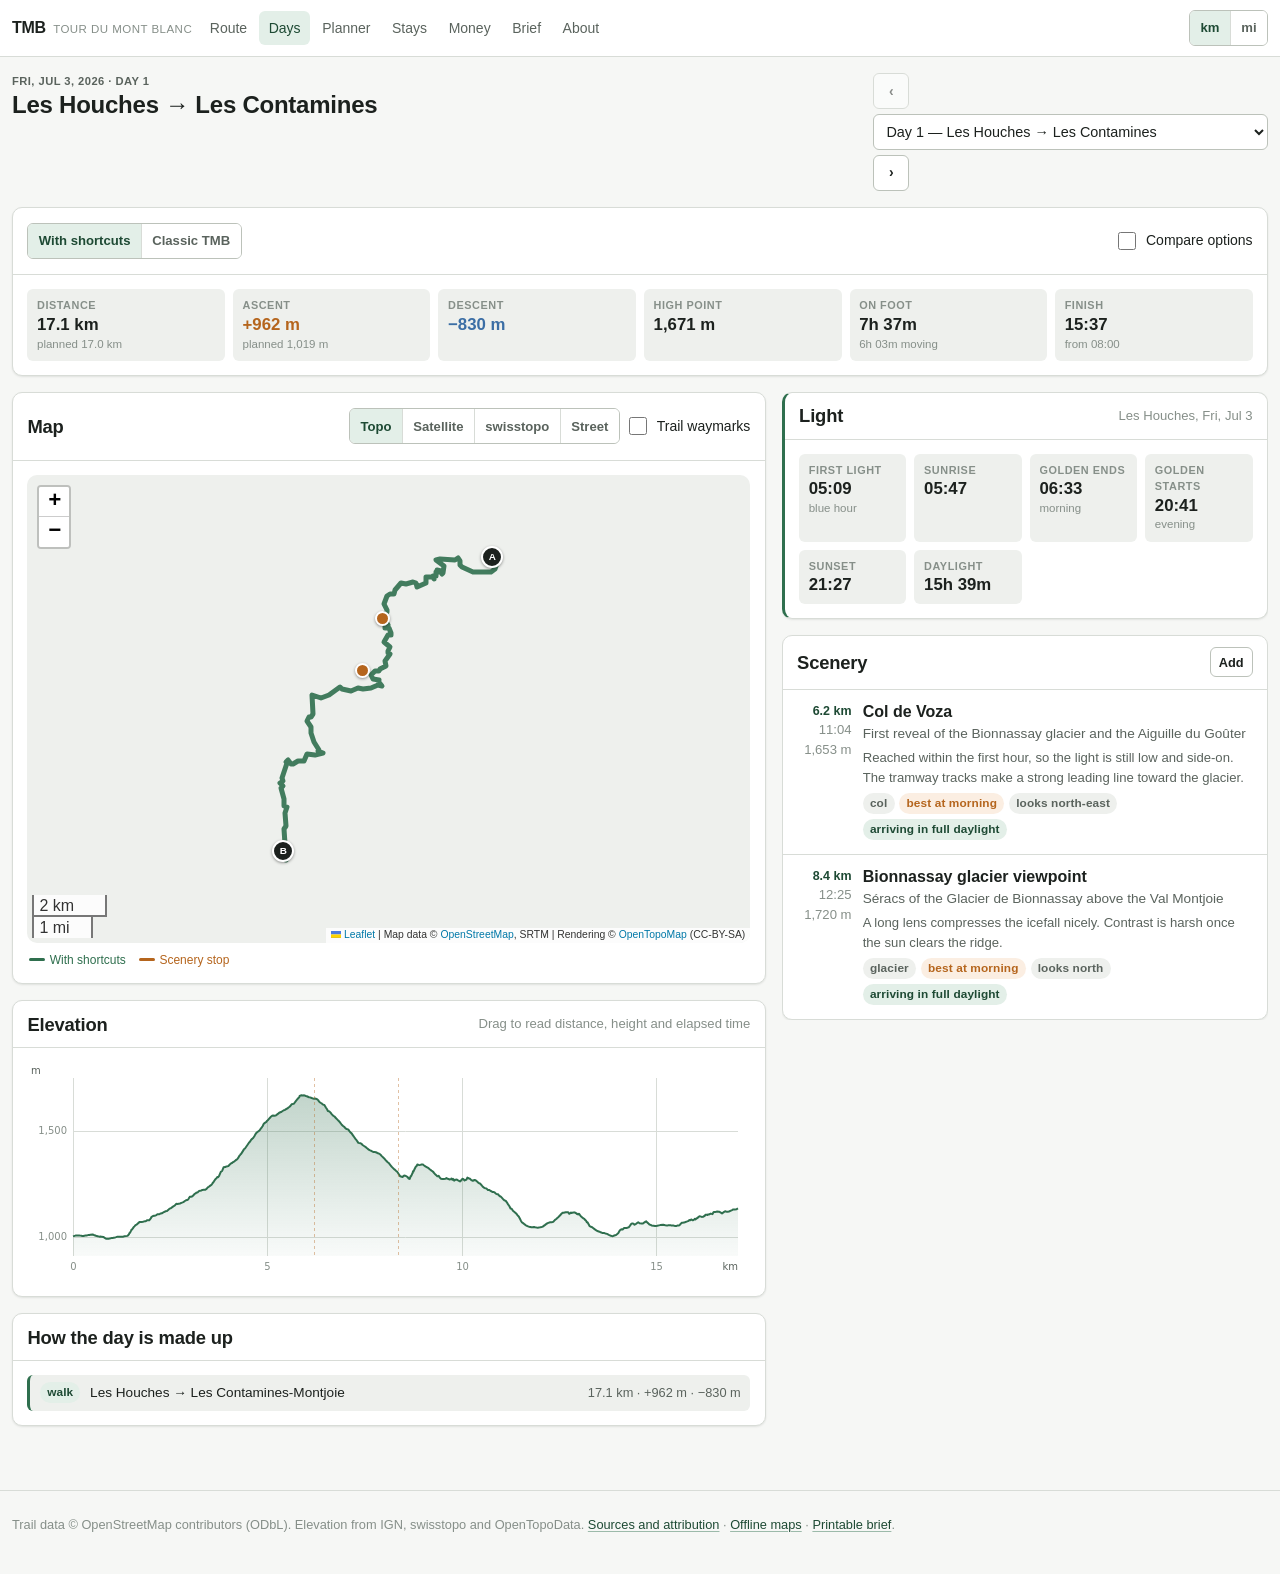
==== day.html @ ac207f25 "Publish the TMB trip planner as a static site. Co-authored-by: Cursor <cursoragent@cursor.com>" ====
<!doctype html>
<html lang="en">
  <head>
    <meta charset="utf-8" />
    <meta name="viewport" content="width=device-width, initial-scale=1, viewport-fit=cover" />
    <title>Day — Tour du Mont Blanc</title>
    <meta name="theme-color" content="#2f6f4e" />
    <link rel="stylesheet" href="assets/vendor/leaflet/leaflet.css" />
    <link rel="stylesheet" href="assets/css/base.css" />
    <link rel="stylesheet" href="assets/css/components.css" />
    <link rel="stylesheet" href="assets/css/print.css" />
    <link rel="manifest" href="manifest.webmanifest" />
    <link rel="icon" href="assets/icons/icon.svg" type="image/svg+xml" />
    <link rel="apple-touch-icon" href="assets/icons/apple-touch-icon.png" />
    <meta name="apple-mobile-web-app-capable" content="yes" />
  </head>
  <body>
    <main class="app-main">
      <div class="page-head">
        <div>
          <p class="day-item__date" id="day-date">&nbsp;</p>
          <h1 id="day-title">Loading…</h1>
          <p class="muted" id="day-note"></p>
        </div>
        <div class="row row--tight">
          <button class="btn btn--icon" id="prev-day" type="button" aria-label="Previous day">‹</button>
          <select id="day-select" aria-label="Choose day" style="min-width: 190px"></select>
          <button class="btn btn--icon" id="next-day" type="button" aria-label="Next day">›</button>
        </div>
      </div>

      <div class="stack">
        <section class="card">
          <div class="card__head">
            <div class="btn-group" role="group" aria-label="Route option" id="variant-toggle"></div>
            <label class="checkbox" id="compare-wrap" hidden>
              <input type="checkbox" id="compare-toggle" /> Compare options
            </label>
          </div>
          <div class="card__body">
            <div class="stats" id="day-stats"></div>
          </div>
        </section>

        <div class="split split--sticky">
          <div class="stack">
            <section class="card">
              <div class="card__head">
                <h2>Map</h2>
                <div class="row row--tight" id="map-controls"></div>
              </div>
              <div class="card__body">
                <div id="map" class="map"></div>
                <div class="map-legend" id="map-legend"></div>
              </div>
            </section>

            <section class="card">
              <div class="card__head">
                <h2>Elevation</h2>
                <small class="faint" id="profile-hint"></small>
              </div>
              <div class="card__body">
                <div id="profile"></div>
              </div>
            </section>

            <section class="card">
              <div class="card__head"><h2>How the day is made up</h2></div>
              <div class="card__body">
                <div class="segments" id="segments"></div>
              </div>
            </section>
          </div>

          <div class="stack">
            <section class="card card--accent">
              <div class="card__head">
                <h2>Light</h2>
                <small class="faint" id="sun-place"></small>
              </div>
              <div class="card__body">
                <div class="stats" id="sun-stats"></div>
              </div>
            </section>

            <section class="card">
              <div class="card__head">
                <h2>Scenery</h2>
                <button class="btn btn--sm" id="add-waypoint" type="button">Add</button>
              </div>
              <div class="card__body card__body--flush">
                <ul class="wp-list" id="waypoint-list"></ul>
              </div>
            </section>
          </div>
        </div>
      </div>
    </main>

    <dialog id="wp-dialog">
      <form method="dialog" class="dialog__head">
        <h2 id="wp-dialog-title">Scenery note</h2>
        <button class="btn btn--sm" value="cancel">Close</button>
      </form>
      <div class="dialog__body">
        <div class="stack stack--tight">
          <div class="field-row">
            <div class="field">
              <label for="wp-name">Name</label>
              <input type="text" id="wp-name" required />
            </div>
            <div class="field">
              <label for="wp-kind">Kind</label>
              <select id="wp-kind">
                <option value="viewpoint">Viewpoint</option>
                <option value="col">Col / pass</option>
                <option value="lake">Lake</option>
                <option value="glacier">Glacier</option>
                <option value="summit">Summit</option>
                <option value="refuge">Refuge</option>
                <option value="village">Village</option>
                <option value="heritage">Heritage</option>
              </select>
            </div>
          </div>
          <div class="field-row">
            <div class="field">
              <label for="wp-lat">Latitude</label>
              <input type="number" id="wp-lat" step="0.00001" required />
            </div>
            <div class="field">
              <label for="wp-lon">Longitude</label>
              <input type="number" id="wp-lon" step="0.00001" required />
            </div>
            <div class="field">
              <label for="wp-elev">Elevation (m)</label>
              <input type="number" id="wp-elev" step="1" />
            </div>
          </div>
          <div class="field-row">
            <div class="field">
              <label for="wp-priority">Priority</label>
              <select id="wp-priority">
                <option value="1">1 — do not miss</option>
                <option value="2">2 — strong</option>
                <option value="3">3 — if the light is there</option>
              </select>
            </div>
            <div class="field">
              <label for="wp-light">Best light</label>
              <select id="wp-light">
                <option value="any">Any</option>
                <option value="sunrise">Sunrise</option>
                <option value="golden">Golden hour</option>
                <option value="morning">Morning</option>
                <option value="midday">Midday</option>
                <option value="afternoon">Afternoon</option>
                <option value="sunset">Sunset</option>
                <option value="blue">Blue hour</option>
              </select>
            </div>
            <div class="field">
              <label for="wp-facing">Facing</label>
              <select id="wp-facing">
                <option value="">—</option>
                <option value="N">N</option>
                <option value="NE">NE</option>
                <option value="E">E</option>
                <option value="SE">SE</option>
                <option value="S">S</option>
                <option value="SW">SW</option>
                <option value="W">W</option>
                <option value="NW">NW</option>
              </select>
            </div>
          </div>
          <div class="field">
            <label for="wp-subject">Subject</label>
            <input type="text" id="wp-subject" placeholder="What you are photographing" />
          </div>
          <div class="field">
            <label for="wp-notes">Notes</label>
            <textarea id="wp-notes" placeholder="Light, timing, composition, access"></textarea>
          </div>
          <label class="checkbox"><input type="checkbox" id="wp-detour" /> Off-route detour</label>
        </div>
      </div>
      <div class="dialog__foot">
        <button class="btn btn--danger" type="button" id="wp-delete">Delete</button>
        <button class="btn btn--primary" type="button" id="wp-save">Save</button>
      </div>
    </dialog>

    <script src="assets/vendor/leaflet/leaflet.js"></script>
    <script type="module" src="assets/js/pages/day.js"></script>
  </body>
</html>
---- assets/vendor/leaflet/leaflet.css ----
/* required styles */

.leaflet-pane,
.leaflet-tile,
.leaflet-marker-icon,
.leaflet-marker-shadow,
.leaflet-tile-container,
.leaflet-pane > svg,
.leaflet-pane > canvas,
.leaflet-zoom-box,
.leaflet-image-layer,
.leaflet-layer {
	position: absolute;
	left: 0;
	top: 0;
	}
.leaflet-container {
	overflow: hidden;
	}
.leaflet-tile,
.leaflet-marker-icon,
.leaflet-marker-shadow {
	-webkit-user-select: none;
	   -moz-user-select: none;
	        user-select: none;
	  -webkit-user-drag: none;
	}
/* Prevents IE11 from highlighting tiles in blue */
.leaflet-tile::selection {
	background: transparent;
}
/* Safari renders non-retina tile on retina better with this, but Chrome is worse */
.leaflet-safari .leaflet-tile {
	image-rendering: -webkit-optimize-contrast;
	}
/* hack that prevents hw layers "stretching" when loading new tiles */
.leaflet-safari .leaflet-tile-container {
	width: 1600px;
	height: 1600px;
	-webkit-transform-origin: 0 0;
	}
.leaflet-marker-icon,
.leaflet-marker-shadow {
	display: block;
	}
/* .leaflet-container svg: reset svg max-width decleration shipped in Joomla! (joomla.org) 3.x */
/* .leaflet-container img: map is broken in FF if you have max-width: 100% on tiles */
.leaflet-container .leaflet-overlay-pane svg {
	max-width: none !important;
	max-height: none !important;
	}
.leaflet-container .leaflet-marker-pane img,
.leaflet-container .leaflet-shadow-pane img,
.leaflet-container .leaflet-tile-pane img,
.leaflet-container img.leaflet-image-layer,
.leaflet-container .leaflet-tile {
	max-width: none !important;
	max-height: none !important;
	width: auto;
	padding: 0;
	}

.leaflet-container img.leaflet-tile {
	/* See: https://bugs.chromium.org/p/chromium/issues/detail?id=600120 */
	mix-blend-mode: plus-lighter;
}

.leaflet-container.leaflet-touch-zoom {
	-ms-touch-action: pan-x pan-y;
	touch-action: pan-x pan-y;
	}
.leaflet-container.leaflet-touch-drag {
	-ms-touch-action: pinch-zoom;
	/* Fallback for FF which doesn't support pinch-zoom */
	touch-action: none;
	touch-action: pinch-zoom;
}
.leaflet-container.leaflet-touch-drag.leaflet-touch-zoom {
	-ms-touch-action: none;
	touch-action: none;
}
.leaflet-container {
	-webkit-tap-highlight-color: transparent;
}
.leaflet-container a {
	-webkit-tap-highlight-color: rgba(51, 181, 229, 0.4);
}
.leaflet-tile {
	filter: inherit;
	visibility: hidden;
	}
.leaflet-tile-loaded {
	visibility: inherit;
	}
.leaflet-zoom-box {
	width: 0;
	height: 0;
	-moz-box-sizing: border-box;
	     box-sizing: border-box;
	z-index: 800;
	}
/* workaround for https://bugzilla.mozilla.org/show_bug.cgi?id=888319 */
.leaflet-overlay-pane svg {
	-moz-user-select: none;
	}

.leaflet-pane         { z-index: 400; }

.leaflet-tile-pane    { z-index: 200; }
.leaflet-overlay-pane { z-index: 400; }
.leaflet-shadow-pane  { z-index: 500; }
.leaflet-marker-pane  { z-index: 600; }
.leaflet-tooltip-pane   { z-index: 650; }
.leaflet-popup-pane   { z-index: 700; }

.leaflet-map-pane canvas { z-index: 100; }
.leaflet-map-pane svg    { z-index: 200; }

.leaflet-vml-shape {
	width: 1px;
	height: 1px;
	}
.lvml {
	behavior: url(#default#VML);
	display: inline-block;
	position: absolute;
	}


/* control positioning */

.leaflet-control {
	position: relative;
	z-index: 800;
	pointer-events: visiblePainted; /* IE 9-10 doesn't have auto */
	pointer-events: auto;
	}
.leaflet-top,
.leaflet-bottom {
	position: absolute;
	z-index: 1000;
	pointer-events: none;
	}
.leaflet-top {
	top: 0;
	}
.leaflet-right {
	right: 0;
	}
.leaflet-bottom {
	bottom: 0;
	}
.leaflet-left {
	left: 0;
	}
.leaflet-control {
	float: left;
	clear: both;
	}
.leaflet-right .leaflet-control {
	float: right;
	}
.leaflet-top .leaflet-control {
	margin-top: 10px;
	}
.leaflet-bottom .leaflet-control {
	margin-bottom: 10px;
	}
.leaflet-left .leaflet-control {
	margin-left: 10px;
	}
.leaflet-right .leaflet-control {
	margin-right: 10px;
	}


/* zoom and fade animations */

.leaflet-fade-anim .leaflet-popup {
	opacity: 0;
	-webkit-transition: opacity 0.2s linear;
	   -moz-transition: opacity 0.2s linear;
	        transition: opacity 0.2s linear;
	}
.leaflet-fade-anim .leaflet-map-pane .leaflet-popup {
	opacity: 1;
	}
.leaflet-zoom-animated {
	-webkit-transform-origin: 0 0;
	    -ms-transform-origin: 0 0;
	        transform-origin: 0 0;
	}
svg.leaflet-zoom-animated {
	will-change: transform;
}

.leaflet-zoom-anim .leaflet-zoom-animated {
	-webkit-transition: -webkit-transform 0.25s cubic-bezier(0,0,0.25,1);
	   -moz-transition:    -moz-transform 0.25s cubic-bezier(0,0,0.25,1);
	        transition:         transform 0.25s cubic-bezier(0,0,0.25,1);
	}
.leaflet-zoom-anim .leaflet-tile,
.leaflet-pan-anim .leaflet-tile {
	-webkit-transition: none;
	   -moz-transition: none;
	        transition: none;
	}

.leaflet-zoom-anim .leaflet-zoom-hide {
	visibility: hidden;
	}


/* cursors */

.leaflet-interactive {
	cursor: pointer;
	}
.leaflet-grab {
	cursor: -webkit-grab;
	cursor:    -moz-grab;
	cursor:         grab;
	}
.leaflet-crosshair,
.leaflet-crosshair .leaflet-interactive {
	cursor: crosshair;
	}
.leaflet-popup-pane,
.leaflet-control {
	cursor: auto;
	}
.leaflet-dragging .leaflet-grab,
.leaflet-dragging .leaflet-grab .leaflet-interactive,
.leaflet-dragging .leaflet-marker-draggable {
	cursor: move;
	cursor: -webkit-grabbing;
	cursor:    -moz-grabbing;
	cursor:         grabbing;
	}

/* marker & overlays interactivity */
.leaflet-marker-icon,
.leaflet-marker-shadow,
.leaflet-image-layer,
.leaflet-pane > svg path,
.leaflet-tile-container {
	pointer-events: none;
	}

.leaflet-marker-icon.leaflet-interactive,
.leaflet-image-layer.leaflet-interactive,
.leaflet-pane > svg path.leaflet-interactive,
svg.leaflet-image-layer.leaflet-interactive path {
	pointer-events: visiblePainted; /* IE 9-10 doesn't have auto */
	pointer-events: auto;
	}

/* visual tweaks */

.leaflet-container {
	background: #ddd;
	outline-offset: 1px;
	}
.leaflet-container a {
	color: #0078A8;
	}
.leaflet-zoom-box {
	border: 2px dotted #38f;
	background: rgba(255,255,255,0.5);
	}


/* general typography */
.leaflet-container {
	font-family: "Helvetica Neue", Arial, Helvetica, sans-serif;
	font-size: 12px;
	font-size: 0.75rem;
	line-height: 1.5;
	}


/* general toolbar styles */

.leaflet-bar {
	box-shadow: 0 1px 5px rgba(0,0,0,0.65);
	border-radius: 4px;
	}
.leaflet-bar a {
	background-color: #fff;
	border-bottom: 1px solid #ccc;
	width: 26px;
	height: 26px;
	line-height: 26px;
	display: block;
	text-align: center;
	text-decoration: none;
	color: black;
	}
.leaflet-bar a,
.leaflet-control-layers-toggle {
	background-position: 50% 50%;
	background-repeat: no-repeat;
	display: block;
	}
.leaflet-bar a:hover,
.leaflet-bar a:focus {
	background-color: #f4f4f4;
	}
.leaflet-bar a:first-child {
	border-top-left-radius: 4px;
	border-top-right-radius: 4px;
	}
.leaflet-bar a:last-child {
	border-bottom-left-radius: 4px;
	border-bottom-right-radius: 4px;
	border-bottom: none;
	}
.leaflet-bar a.leaflet-disabled {
	cursor: default;
	background-color: #f4f4f4;
	color: #bbb;
	}

.leaflet-touch .leaflet-bar a {
	width: 30px;
	height: 30px;
	line-height: 30px;
	}
.leaflet-touch .leaflet-bar a:first-child {
	border-top-left-radius: 2px;
	border-top-right-radius: 2px;
	}
.leaflet-touch .leaflet-bar a:last-child {
	border-bottom-left-radius: 2px;
	border-bottom-right-radius: 2px;
	}

/* zoom control */

.leaflet-control-zoom-in,
.leaflet-control-zoom-out {
	font: bold 18px 'Lucida Console', Monaco, monospace;
	text-indent: 1px;
	}

.leaflet-touch .leaflet-control-zoom-in, .leaflet-touch .leaflet-control-zoom-out  {
	font-size: 22px;
	}


/* layers control */

.leaflet-control-layers {
	box-shadow: 0 1px 5px rgba(0,0,0,0.4);
	background: #fff;
	border-radius: 5px;
	}
.leaflet-control-layers-toggle {
	background-image: url(images/layers.png);
	width: 36px;
	height: 36px;
	}
.leaflet-retina .leaflet-control-layers-toggle {
	background-image: url(images/layers-2x.png);
	background-size: 26px 26px;
	}
.leaflet-touch .leaflet-control-layers-toggle {
	width: 44px;
	height: 44px;
	}
.leaflet-control-layers .leaflet-control-layers-list,
.leaflet-control-layers-expanded .leaflet-control-layers-toggle {
	display: none;
	}
.leaflet-control-layers-expanded .leaflet-control-layers-list {
	display: block;
	position: relative;
	}
.leaflet-control-layers-expanded {
	padding: 6px 10px 6px 6px;
	color: #333;
	background: #fff;
	}
.leaflet-control-layers-scrollbar {
	overflow-y: scroll;
	overflow-x: hidden;
	padding-right: 5px;
	}
.leaflet-control-layers-selector {
	margin-top: 2px;
	position: relative;
	top: 1px;
	}
.leaflet-control-layers label {
	display: block;
	font-size: 13px;
	font-size: 1.08333em;
	}
.leaflet-control-layers-separator {
	height: 0;
	border-top: 1px solid #ddd;
	margin: 5px -10px 5px -6px;
	}

/* Default icon URLs */
.leaflet-default-icon-path { /* used only in path-guessing heuristic, see L.Icon.Default */
	background-image: url(images/marker-icon.png);
	}


/* attribution and scale controls */

.leaflet-container .leaflet-control-attribution {
	background: #fff;
	background: rgba(255, 255, 255, 0.8);
	margin: 0;
	}
.leaflet-control-attribution,
.leaflet-control-scale-line {
	padding: 0 5px;
	color: #333;
	line-height: 1.4;
	}
.leaflet-control-attribution a {
	text-decoration: none;
	}
.leaflet-control-attribution a:hover,
.leaflet-control-attribution a:focus {
	text-decoration: underline;
	}
.leaflet-attribution-flag {
	display: inline !important;
	vertical-align: baseline !important;
	width: 1em;
	height: 0.6669em;
	}
.leaflet-left .leaflet-control-scale {
	margin-left: 5px;
	}
.leaflet-bottom .leaflet-control-scale {
	margin-bottom: 5px;
	}
.leaflet-control-scale-line {
	border: 2px solid #777;
	border-top: none;
	line-height: 1.1;
	padding: 2px 5px 1px;
	white-space: nowrap;
	-moz-box-sizing: border-box;
	     box-sizing: border-box;
	background: rgba(255, 255, 255, 0.8);
	text-shadow: 1px 1px #fff;
	}
.leaflet-control-scale-line:not(:first-child) {
	border-top: 2px solid #777;
	border-bottom: none;
	margin-top: -2px;
	}
.leaflet-control-scale-line:not(:first-child):not(:last-child) {
	border-bottom: 2px solid #777;
	}

.leaflet-touch .leaflet-control-attribution,
.leaflet-touch .leaflet-control-layers,
.leaflet-touch .leaflet-bar {
	box-shadow: none;
	}
.leaflet-touch .leaflet-control-layers,
.leaflet-touch .leaflet-bar {
	border: 2px solid rgba(0,0,0,0.2);
	background-clip: padding-box;
	}


/* popup */

.leaflet-popup {
	position: absolute;
	text-align: center;
	margin-bottom: 20px;
	}
.leaflet-popup-content-wrapper {
	padding: 1px;
	text-align: left;
	border-radius: 12px;
	}
.leaflet-popup-content {
	margin: 13px 24px 13px 20px;
	line-height: 1.3;
	font-size: 13px;
	font-size: 1.08333em;
	min-height: 1px;
	}
.leaflet-popup-content p {
	margin: 17px 0;
	margin: 1.3em 0;
	}
.leaflet-popup-tip-container {
	width: 40px;
	height: 20px;
	position: absolute;
	left: 50%;
	margin-top: -1px;
	margin-left: -20px;
	overflow: hidden;
	pointer-events: none;
	}
.leaflet-popup-tip {
	width: 17px;
	height: 17px;
	padding: 1px;

	margin: -10px auto 0;
	pointer-events: auto;

	-webkit-transform: rotate(45deg);
	   -moz-transform: rotate(45deg);
	    -ms-transform: rotate(45deg);
	        transform: rotate(45deg);
	}
.leaflet-popup-content-wrapper,
.leaflet-popup-tip {
	background: white;
	color: #333;
	box-shadow: 0 3px 14px rgba(0,0,0,0.4);
	}
.leaflet-container a.leaflet-popup-close-button {
	position: absolute;
	top: 0;
	right: 0;
	border: none;
	text-align: center;
	width: 24px;
	height: 24px;
	font: 16px/24px Tahoma, Verdana, sans-serif;
	color: #757575;
	text-decoration: none;
	background: transparent;
	}
.leaflet-container a.leaflet-popup-close-button:hover,
.leaflet-container a.leaflet-popup-close-button:focus {
	color: #585858;
	}
.leaflet-popup-scrolled {
	overflow: auto;
	}

.leaflet-oldie .leaflet-popup-content-wrapper {
	-ms-zoom: 1;
	}
.leaflet-oldie .leaflet-popup-tip {
	width: 24px;
	margin: 0 auto;

	-ms-filter: "progid:DXImageTransform.Microsoft.Matrix(M11=0.70710678, M12=0.70710678, M21=-0.70710678, M22=0.70710678)";
	filter: progid:DXImageTransform.Microsoft.Matrix(M11=0.70710678, M12=0.70710678, M21=-0.70710678, M22=0.70710678);
	}

.leaflet-oldie .leaflet-control-zoom,
.leaflet-oldie .leaflet-control-layers,
.leaflet-oldie .leaflet-popup-content-wrapper,
.leaflet-oldie .leaflet-popup-tip {
	border: 1px solid #999;
	}


/* div icon */

.leaflet-div-icon {
	background: #fff;
	border: 1px solid #666;
	}


/* Tooltip */
/* Base styles for the element that has a tooltip */
.leaflet-tooltip {
	position: absolute;
	padding: 6px;
	background-color: #fff;
	border: 1px solid #fff;
	border-radius: 3px;
	color: #222;
	white-space: nowrap;
	-webkit-user-select: none;
	-moz-user-select: none;
	-ms-user-select: none;
	user-select: none;
	pointer-events: none;
	box-shadow: 0 1px 3px rgba(0,0,0,0.4);
	}
.leaflet-tooltip.leaflet-interactive {
	cursor: pointer;
	pointer-events: auto;
	}
.leaflet-tooltip-top:before,
.leaflet-tooltip-bottom:before,
.leaflet-tooltip-left:before,
.leaflet-tooltip-right:before {
	position: absolute;
	pointer-events: none;
	border: 6px solid transparent;
	background: transparent;
	content: "";
	}

/* Directions */

.leaflet-tooltip-bottom {
	margin-top: 6px;
}
.leaflet-tooltip-top {
	margin-top: -6px;
}
.leaflet-tooltip-bottom:before,
.leaflet-tooltip-top:before {
	left: 50%;
	margin-left: -6px;
	}
.leaflet-tooltip-top:before {
	bottom: 0;
	margin-bottom: -12px;
	border-top-color: #fff;
	}
.leaflet-tooltip-bottom:before {
	top: 0;
	margin-top: -12px;
	margin-left: -6px;
	border-bottom-color: #fff;
	}
.leaflet-tooltip-left {
	margin-left: -6px;
}
.leaflet-tooltip-right {
	margin-left: 6px;
}
.leaflet-tooltip-left:before,
.leaflet-tooltip-right:before {
	top: 50%;
	margin-top: -6px;
	}
.leaflet-tooltip-left:before {
	right: 0;
	margin-right: -12px;
	border-left-color: #fff;
	}
.leaflet-tooltip-right:before {
	left: 0;
	margin-left: -12px;
	border-right-color: #fff;
	}

/* Printing */

@media print {
	/* Prevent printers from removing background-images of controls. */
	.leaflet-control {
		-webkit-print-color-adjust: exact;
		print-color-adjust: exact;
		}
	}
---- assets/css/base.css ----
/* Design tokens, reset, layout and typography. */

:root {
  /* Palette: slate and alpine green, with a warm accent for golden-hour cues. */
  --c-bg: #f6f7f5;
  --c-surface: #ffffff;
  --c-surface-2: #eef0ed;
  --c-border: #d8dcd7;
  --c-border-strong: #bcc2ba;

  --c-text: #1c211e;
  --c-text-soft: #5a635d;
  --c-text-faint: #868f89;

  --c-accent: #2f6f4e;
  --c-accent-soft: #e3efe8;
  --c-accent-text: #1e4a34;

  --c-warm: #b5651d;
  --c-warm-soft: #fbeee2;
  --c-danger: #9d2f2f;
  --c-danger-soft: #f9e8e8;
  --c-info: #3b6ea5;
  --c-info-soft: #e6eef7;

  /* Route variants stay visually distinct wherever they appear together. */
  --c-shortcut: #2f6f4e;
  --c-classic: #b5651d;
  --c-optional: #7d5ba6;
  --c-transit: #6b7d8f;

  --r-sm: 6px;
  --r-md: 10px;
  --r-lg: 16px;

  --shadow-sm: 0 1px 2px rgba(20, 30, 25, 0.06), 0 1px 3px rgba(20, 30, 25, 0.04);
  --shadow-md: 0 2px 6px rgba(20, 30, 25, 0.08), 0 6px 16px rgba(20, 30, 25, 0.06);

  --header-h: 56px;
  --tap: 44px;

  --font: -apple-system, BlinkMacSystemFont, 'Segoe UI', Roboto, 'Helvetica Neue', Arial,
    sans-serif;
  --font-mono: ui-monospace, SFMono-Regular, 'SF Mono', Menlo, Consolas, monospace;
}

@media (prefers-color-scheme: dark) {
  :root {
    --c-bg: #141816;
    --c-surface: #1c2220;
    --c-surface-2: #252c29;
    --c-border: #333c38;
    --c-border-strong: #46514c;

    --c-text: #e8ece9;
    --c-text-soft: #a5afa9;
    --c-text-faint: #7d877f;

    --c-accent: #5fae83;
    --c-accent-soft: #1f3329;
    --c-accent-text: #8fd0aa;

    --c-warm: #d9924c;
    --c-warm-soft: #3a2b1c;
    --c-danger: #d97070;
    --c-danger-soft: #3a2222;
    --c-info: #7aa8d6;
    --c-info-soft: #1e2c3a;

    --c-shortcut: #5fae83;
    --c-classic: #d9924c;
    --c-optional: #a98ad0;
    --c-transit: #8fa2b3;

    --shadow-sm: 0 1px 2px rgba(0, 0, 0, 0.4);
    --shadow-md: 0 2px 8px rgba(0, 0, 0, 0.45);
  }
}

*,
*::before,
*::after {
  box-sizing: border-box;
}

html {
  -webkit-text-size-adjust: 100%;
}

body {
  margin: 0;
  font-family: var(--font);
  font-size: 16px;
  line-height: 1.5;
  color: var(--c-text);
  background: var(--c-bg);
  -webkit-font-smoothing: antialiased;
}

h1,
h2,
h3,
h4 {
  margin: 0 0 0.4em;
  line-height: 1.25;
  font-weight: 620;
  letter-spacing: -0.01em;
}

h1 {
  font-size: 1.5rem;
}
h2 {
  font-size: 1.15rem;
}
h3 {
  font-size: 1rem;
}

p {
  margin: 0 0 0.75em;
}

a {
  color: var(--c-accent-text);
  text-decoration-color: color-mix(in srgb, var(--c-accent) 45%, transparent);
  text-underline-offset: 2px;
}

a:hover {
  text-decoration-color: var(--c-accent);
}

small {
  font-size: 0.82rem;
}

hr {
  border: 0;
  border-top: 1px solid var(--c-border);
  margin: 1.25rem 0;
}

/* ------------------------------------------------------------------ */
/* app shell                                                           */
/* ------------------------------------------------------------------ */

.app-header {
  position: sticky;
  top: 0;
  z-index: 900;
  background: color-mix(in srgb, var(--c-surface) 92%, transparent);
  backdrop-filter: saturate(140%) blur(10px);
  border-bottom: 1px solid var(--c-border);
}

.app-header__bar {
  display: flex;
  align-items: center;
  gap: 0.5rem;
  height: var(--header-h);
  padding: 0 max(0.75rem, env(safe-area-inset-left));
  max-width: 1400px;
  margin: 0 auto;
}

.app-header__brand {
  display: flex;
  align-items: baseline;
  gap: 0.45rem;
  font-weight: 680;
  letter-spacing: -0.015em;
  text-decoration: none;
  color: var(--c-text);
  white-space: nowrap;
}

.app-header__brand span {
  font-size: 0.72rem;
  font-weight: 500;
  color: var(--c-text-faint);
  letter-spacing: 0.04em;
  text-transform: uppercase;
}

.app-header__spacer {
  flex: 1;
}

/* Nav scrolls horizontally on narrow screens rather than wrapping or hiding. */
.app-nav {
  display: flex;
  gap: 0.15rem;
  overflow-x: auto;
  scrollbar-width: none;
  -webkit-overflow-scrolling: touch;
}

.app-nav::-webkit-scrollbar {
  display: none;
}

.app-nav a {
  display: flex;
  align-items: center;
  min-height: 34px;
  padding: 0 0.6rem;
  border-radius: var(--r-sm);
  font-size: 0.875rem;
  font-weight: 520;
  color: var(--c-text-soft);
  text-decoration: none;
  white-space: nowrap;
}

.app-nav a:hover {
  background: var(--c-surface-2);
  color: var(--c-text);
}

.app-nav a[aria-current='page'] {
  background: var(--c-accent-soft);
  color: var(--c-accent-text);
}

.app-main {
  max-width: 1400px;
  margin: 0 auto;
  padding: 1rem max(0.75rem, env(safe-area-inset-left)) 4rem;
}

.app-footer {
  max-width: 1400px;
  margin: 0 auto;
  padding: 1.5rem 0.75rem 2.5rem;
  color: var(--c-text-faint);
  font-size: 0.8rem;
  border-top: 1px solid var(--c-border);
}

@media (max-width: 560px) {
  .app-header__brand span {
    display: none;
  }
  h1 {
    font-size: 1.3rem;
  }
}

/* ------------------------------------------------------------------ */
/* layout primitives                                                   */
/* ------------------------------------------------------------------ */

.stack {
  display: flex;
  flex-direction: column;
  gap: 1rem;
}

.stack--tight {
  gap: 0.5rem;
}

.row {
  display: flex;
  align-items: center;
  gap: 0.5rem;
  flex-wrap: wrap;
}

.row--between {
  justify-content: space-between;
}

.row--tight {
  gap: 0.3rem;
}

.grid {
  display: grid;
  gap: 1rem;
}

/* Map beside a sidebar on wide screens, stacked on phones. */
.split {
  display: grid;
  gap: 1rem;
  grid-template-columns: 1fr;
}

@media (min-width: 900px) {
  .split {
    grid-template-columns: minmax(0, 1.55fr) minmax(300px, 1fr);
    align-items: start;
  }
  .split--sticky > :last-child {
    position: sticky;
    top: calc(var(--header-h) + 1rem);
    max-height: calc(100vh - var(--header-h) - 2rem);
    overflow-y: auto;
  }
}

.page-head {
  display: flex;
  align-items: flex-start;
  justify-content: space-between;
  gap: 1rem;
  flex-wrap: wrap;
  margin-bottom: 1rem;
}

.page-head p {
  margin: 0;
  color: var(--c-text-soft);
  max-width: 62ch;
}

.muted {
  color: var(--c-text-soft);
}

.faint {
  color: var(--c-text-faint);
}

.numeric {
  font-variant-numeric: tabular-nums;
}

.mono {
  font-family: var(--font-mono);
  font-size: 0.85em;
}

.sr-only {
  position: absolute;
  width: 1px;
  height: 1px;
  padding: 0;
  margin: -1px;
  overflow: hidden;
  clip: rect(0, 0, 0, 0);
  white-space: nowrap;
  border: 0;
}

.center-note {
  padding: 2.5rem 1rem;
  text-align: center;
  color: var(--c-text-soft);
}

@media (prefers-reduced-motion: reduce) {
  *,
  *::before,
  *::after {
    animation-duration: 0.01ms !important;
    transition-duration: 0.01ms !important;
  }
}
---- assets/css/components.css ----
/* Cards, controls, chips, tables, map and chart chrome. */

/* ------------------------------------------------------------------ */
/* cards                                                              */
/* ------------------------------------------------------------------ */

.card {
  background: var(--c-surface);
  border: 1px solid var(--c-border);
  border-radius: var(--r-md);
  box-shadow: var(--shadow-sm);
}

.card__head {
  display: flex;
  align-items: center;
  justify-content: space-between;
  gap: 0.75rem;
  padding: 0.7rem 0.9rem;
  border-bottom: 1px solid var(--c-border);
  flex-wrap: wrap;
}

.card__head h2,
.card__head h3 {
  margin: 0;
}

.card__body {
  padding: 0.9rem;
}

.card__body--flush {
  padding: 0;
}

.card--accent {
  border-left: 3px solid var(--c-accent);
}

/* ------------------------------------------------------------------ */
/* stat blocks                                                        */
/* ------------------------------------------------------------------ */

.stats {
  display: grid;
  grid-template-columns: repeat(auto-fit, minmax(88px, 1fr));
  gap: 0.5rem;
}

.stat {
  padding: 0.5rem 0.6rem;
  background: var(--c-surface-2);
  border-radius: var(--r-sm);
}

.stat__label {
  display: block;
  font-size: 0.68rem;
  font-weight: 600;
  letter-spacing: 0.05em;
  text-transform: uppercase;
  color: var(--c-text-faint);
}

.stat__value {
  display: block;
  font-size: 1.05rem;
  font-weight: 640;
  font-variant-numeric: tabular-nums;
  line-height: 1.3;
}

.stat__sub {
  display: block;
  font-size: 0.72rem;
  color: var(--c-text-faint);
  font-variant-numeric: tabular-nums;
}

.stat--gain .stat__value {
  color: var(--c-warm);
}

.stat--loss .stat__value {
  color: var(--c-info);
}

/* ------------------------------------------------------------------ */
/* buttons and controls                                               */
/* ------------------------------------------------------------------ */

.btn {
  display: inline-flex;
  align-items: center;
  justify-content: center;
  gap: 0.35rem;
  min-height: 36px;
  padding: 0 0.7rem;
  font: inherit;
  font-size: 0.875rem;
  font-weight: 550;
  color: var(--c-text);
  background: var(--c-surface);
  border: 1px solid var(--c-border-strong);
  border-radius: var(--r-sm);
  cursor: pointer;
  text-decoration: none;
  white-space: nowrap;
}

.btn:hover:not(:disabled) {
  background: var(--c-surface-2);
}

.btn:active:not(:disabled) {
  transform: translateY(1px);
}

.btn:disabled {
  opacity: 0.5;
  cursor: not-allowed;
}

.btn--primary {
  background: var(--c-accent);
  border-color: var(--c-accent);
  color: #fff;
}

.btn--primary:hover:not(:disabled) {
  background: color-mix(in srgb, var(--c-accent) 88%, #000);
}

.btn--danger {
  color: var(--c-danger);
  border-color: color-mix(in srgb, var(--c-danger) 40%, var(--c-border));
}

.btn--danger:hover:not(:disabled) {
  background: var(--c-danger-soft);
}

.btn--sm {
  min-height: 30px;
  padding: 0 0.5rem;
  font-size: 0.8rem;
}

.btn--icon {
  min-width: 36px;
  padding: 0;
}

.btn-group {
  display: inline-flex;
  border: 1px solid var(--c-border-strong);
  border-radius: var(--r-sm);
  overflow: hidden;
}

.btn-group button {
  min-height: 34px;
  padding: 0 0.65rem;
  font: inherit;
  font-size: 0.82rem;
  font-weight: 550;
  color: var(--c-text-soft);
  background: var(--c-surface);
  border: 0;
  border-right: 1px solid var(--c-border);
  cursor: pointer;
  white-space: nowrap;
}

.btn-group button:last-child {
  border-right: 0;
}

.btn-group button[aria-pressed='true'] {
  background: var(--c-accent-soft);
  color: var(--c-accent-text);
}

/* Touch devices get full-size targets. */
@media (pointer: coarse) {
  .btn,
  .btn-group button {
    min-height: var(--tap);
  }
  .btn--sm {
    min-height: 38px;
  }
}

label {
  font-size: 0.82rem;
  font-weight: 560;
  color: var(--c-text-soft);
}

input[type='text'],
input[type='number'],
input[type='date'],
input[type='time'],
input[type='url'],
input[type='search'],
select,
textarea {
  width: 100%;
  min-height: 36px;
  padding: 0.35rem 0.5rem;
  font: inherit;
  font-size: 0.9rem;
  color: var(--c-text);
  background: var(--c-surface);
  border: 1px solid var(--c-border-strong);
  border-radius: var(--r-sm);
}

textarea {
  min-height: 72px;
  resize: vertical;
  line-height: 1.45;
}

input:focus-visible,
select:focus-visible,
textarea:focus-visible,
button:focus-visible,
a:focus-visible {
  outline: 2px solid var(--c-accent);
  outline-offset: 1px;
}

input[type='range'] {
  width: 100%;
  accent-color: var(--c-accent);
  height: var(--tap);
}

.field {
  display: flex;
  flex-direction: column;
  gap: 0.2rem;
}

.field-row {
  display: grid;
  gap: 0.6rem;
  grid-template-columns: repeat(auto-fit, minmax(140px, 1fr));
}

.checkbox {
  display: flex;
  align-items: center;
  gap: 0.45rem;
  min-height: var(--tap);
  font-size: 0.875rem;
  font-weight: 500;
  color: var(--c-text);
  cursor: pointer;
}

.checkbox input {
  width: 18px;
  height: 18px;
  min-height: 0;
  accent-color: var(--c-accent);
  flex: none;
}

/* ------------------------------------------------------------------ */
/* chips and badges                                                   */
/* ------------------------------------------------------------------ */

.chip {
  display: inline-flex;
  align-items: center;
  gap: 0.3rem;
  padding: 0.1rem 0.45rem;
  font-size: 0.74rem;
  font-weight: 600;
  letter-spacing: 0.01em;
  border-radius: 999px;
  background: var(--c-surface-2);
  color: var(--c-text-soft);
  white-space: nowrap;
}

.chip--accent {
  background: var(--c-accent-soft);
  color: var(--c-accent-text);
}
.chip--warm {
  background: var(--c-warm-soft);
  color: var(--c-warm);
}
.chip--info {
  background: var(--c-info-soft);
  color: var(--c-info);
}
.chip--danger {
  background: var(--c-danger-soft);
  color: var(--c-danger);
}

.chip__dot {
  width: 7px;
  height: 7px;
  border-radius: 50%;
  background: currentColor;
  flex: none;
}

.priority-1 {
  background: var(--c-warm-soft);
  color: var(--c-warm);
}

/* ------------------------------------------------------------------ */
/* unsaved-changes indicator                                          */
/* ------------------------------------------------------------------ */

.dirty-badge {
  display: none;
  align-items: center;
  gap: 0.35rem;
  min-height: 32px;
  padding: 0 0.55rem;
  font-size: 0.78rem;
  font-weight: 600;
  color: var(--c-warm);
  background: var(--c-warm-soft);
  border: 1px solid color-mix(in srgb, var(--c-warm) 30%, transparent);
  border-radius: 999px;
  cursor: pointer;
}

.dirty-badge[data-active='true'] {
  display: inline-flex;
}

.dirty-badge__dot {
  width: 7px;
  height: 7px;
  border-radius: 50%;
  background: var(--c-warm);
}

/* ------------------------------------------------------------------ */
/* dialog                                                             */
/* ------------------------------------------------------------------ */

dialog {
  width: min(680px, calc(100vw - 1.5rem));
  max-height: min(85vh, 900px);
  padding: 0;
  color: var(--c-text);
  background: var(--c-surface);
  border: 1px solid var(--c-border);
  border-radius: var(--r-lg);
  box-shadow: var(--shadow-md);
}

dialog::backdrop {
  background: rgba(10, 15, 12, 0.5);
  backdrop-filter: blur(2px);
}

.dialog__head {
  display: flex;
  align-items: center;
  justify-content: space-between;
  gap: 0.75rem;
  padding: 0.85rem 1rem;
  border-bottom: 1px solid var(--c-border);
}

.dialog__body {
  padding: 1rem;
  overflow-y: auto;
  max-height: calc(85vh - 130px);
}

.dialog__foot {
  display: flex;
  justify-content: flex-end;
  gap: 0.5rem;
  padding: 0.75rem 1rem;
  border-top: 1px solid var(--c-border);
  flex-wrap: wrap;
}

.code-block {
  width: 100%;
  min-height: 240px;
  padding: 0.6rem;
  font-family: var(--font-mono);
  font-size: 0.78rem;
  line-height: 1.5;
  white-space: pre;
  overflow: auto;
  background: var(--c-surface-2);
  border: 1px solid var(--c-border);
  border-radius: var(--r-sm);
  color: var(--c-text);
}

/* ------------------------------------------------------------------ */
/* tables                                                             */
/* ------------------------------------------------------------------ */

.table-wrap {
  overflow-x: auto;
  -webkit-overflow-scrolling: touch;
}

table.data {
  width: 100%;
  border-collapse: collapse;
  font-size: 0.875rem;
}

table.data th,
table.data td {
  padding: 0.5rem 0.6rem;
  text-align: left;
  border-bottom: 1px solid var(--c-border);
  vertical-align: top;
}

table.data th {
  font-size: 0.7rem;
  font-weight: 650;
  letter-spacing: 0.04em;
  text-transform: uppercase;
  color: var(--c-text-faint);
  white-space: nowrap;
  background: var(--c-surface);
  position: sticky;
  top: 0;
}

table.data td.num,
table.data th.num {
  text-align: right;
  font-variant-numeric: tabular-nums;
  white-space: nowrap;
}

table.data tbody tr:hover {
  background: var(--c-surface-2);
}

table.data tr.is-rest td {
  color: var(--c-text-faint);
  background: color-mix(in srgb, var(--c-info-soft) 40%, transparent);
}

/* ------------------------------------------------------------------ */
/* map                                                                */
/* ------------------------------------------------------------------ */

.map {
  width: 100%;
  height: clamp(320px, 52vh, 620px);
  border-radius: var(--r-md);
  background: var(--c-surface-2);
  z-index: 1;
}

.map--tall {
  height: clamp(380px, 66vh, 760px);
}

.leaflet-container {
  font: inherit;
  border-radius: var(--r-md);
  background: var(--c-surface-2);
}

.leaflet-control-attribution {
  font-size: 0.65rem !important;
  max-width: 72vw;
}

/* Stage stop and waypoint markers are drawn as divIcons so they can be styled. */
.pin {
  display: grid;
  place-items: center;
  width: 22px;
  height: 22px;
  margin: -11px 0 0 -11px;
  font-size: 0.62rem;
  font-weight: 700;
  color: #fff;
  background: var(--c-accent);
  border: 2px solid #fff;
  border-radius: 50%;
  box-shadow: 0 1px 3px rgba(0, 0, 0, 0.4);
}

.pin--stop {
  background: #1c211e;
}

.pin--wp {
  width: 15px;
  height: 15px;
  margin: -7.5px 0 0 -7.5px;
  border-width: 2px;
  background: var(--c-warm);
}

.pin--wp-1 {
  width: 19px;
  height: 19px;
  margin: -9.5px 0 0 -9.5px;
  background: var(--c-warm);
  box-shadow: 0 0 0 3px color-mix(in srgb, var(--c-warm) 30%, transparent);
}

.pin--detour {
  background: var(--c-optional);
}

.pin--cursor {
  width: 16px;
  height: 16px;
  margin: -8px 0 0 -8px;
  background: var(--c-danger);
  box-shadow: 0 0 0 4px color-mix(in srgb, var(--c-danger) 25%, transparent);
}

.map-legend {
  display: flex;
  flex-wrap: wrap;
  gap: 0.4rem 0.8rem;
  padding: 0.5rem 0.1rem 0;
  font-size: 0.75rem;
  color: var(--c-text-soft);
}

.map-legend span {
  display: inline-flex;
  align-items: center;
  gap: 0.3rem;
}

.map-legend i {
  width: 16px;
  height: 3px;
  border-radius: 2px;
  background: currentColor;
}

.map-legend i.dashed {
  height: 0;
  border-top: 3px dashed currentColor;
  border-radius: 0;
}

/* ------------------------------------------------------------------ */
/* elevation chart                                                    */
/* ------------------------------------------------------------------ */

.elev {
  position: relative;
  width: 100%;
}

.elev canvas {
  display: block;
  width: 100%;
  height: 100%;
  touch-action: pan-y;
  cursor: crosshair;
}

.elev__readout {
  position: absolute;
  top: 0.4rem;
  left: 0.4rem;
  display: none;
  gap: 0.55rem;
  padding: 0.3rem 0.5rem;
  font-size: 0.75rem;
  font-variant-numeric: tabular-nums;
  background: color-mix(in srgb, var(--c-surface) 94%, transparent);
  border: 1px solid var(--c-border);
  border-radius: var(--r-sm);
  box-shadow: var(--shadow-sm);
  pointer-events: none;
  white-space: nowrap;
}

.elev__readout[data-active='true'] {
  display: flex;
}

.elev__readout b {
  font-weight: 650;
}

/* ------------------------------------------------------------------ */
/* day list                                                           */
/* ------------------------------------------------------------------ */

.day-list {
  display: flex;
  flex-direction: column;
  gap: 0.5rem;
  list-style: none;
  margin: 0;
  padding: 0;
}

.day-item {
  display: block;
  padding: 0.6rem 0.75rem;
  color: inherit;
  text-decoration: none;
  background: var(--c-surface);
  border: 1px solid var(--c-border);
  border-left: 3px solid var(--c-border-strong);
  border-radius: var(--r-sm);
}

.day-item:hover {
  border-color: var(--c-border-strong);
  box-shadow: var(--shadow-sm);
}

.day-item[data-active='true'] {
  border-left-color: var(--c-accent);
  background: var(--c-accent-soft);
}

.day-item[data-kind='rest'] {
  border-left-color: var(--c-info);
  background: color-mix(in srgb, var(--c-info-soft) 45%, transparent);
}

.day-item[data-kind='travel'] {
  border-left-color: var(--c-border-strong);
  border-style: dashed;
}

.day-item__top {
  display: flex;
  align-items: baseline;
  justify-content: space-between;
  gap: 0.5rem;
}

.day-item__date {
  font-size: 0.7rem;
  font-weight: 650;
  letter-spacing: 0.04em;
  text-transform: uppercase;
  color: var(--c-text-faint);
}

.day-item__stage {
  font-weight: 600;
  line-height: 1.3;
}

.day-item__meta {
  display: flex;
  flex-wrap: wrap;
  gap: 0.15rem 0.7rem;
  margin-top: 0.2rem;
  font-size: 0.78rem;
  color: var(--c-text-soft);
  font-variant-numeric: tabular-nums;
}

/* ------------------------------------------------------------------ */
/* waypoint list                                                      */
/* ------------------------------------------------------------------ */

.wp-list {
  list-style: none;
  margin: 0;
  padding: 0;
}

.wp {
  display: grid;
  grid-template-columns: 3.4rem 1fr;
  gap: 0.1rem 0.7rem;
  padding: 0.65rem 0.9rem;
  border-bottom: 1px solid var(--c-border);
  cursor: pointer;
}

.wp:last-child {
  border-bottom: 0;
}

.wp:hover,
.wp[data-active='true'] {
  background: var(--c-surface-2);
}

.wp__dist {
  grid-row: span 3;
  font-size: 0.78rem;
  font-weight: 650;
  font-variant-numeric: tabular-nums;
  color: var(--c-accent-text);
  text-align: right;
  padding-top: 0.1rem;
}

.wp__dist small {
  display: block;
  font-weight: 500;
  color: var(--c-text-faint);
}

.wp__name {
  display: flex;
  align-items: baseline;
  gap: 0.4rem;
  flex-wrap: wrap;
  font-weight: 600;
}

.wp__subject {
  font-size: 0.85rem;
  color: var(--c-text-soft);
}

.wp__notes {
  margin-top: 0.25rem;
  font-size: 0.82rem;
  line-height: 1.5;
  color: var(--c-text-soft);
}

.wp__tags {
  display: flex;
  flex-wrap: wrap;
  gap: 0.3rem;
  margin-top: 0.35rem;
}

/* ------------------------------------------------------------------ */
/* segment strip                                                      */
/* ------------------------------------------------------------------ */

.segments {
  display: flex;
  flex-direction: column;
  gap: 0.4rem;
}

.segment {
  display: flex;
  align-items: center;
  gap: 0.6rem;
  padding: 0.45rem 0.6rem;
  font-size: 0.85rem;
  background: var(--c-surface-2);
  border-radius: var(--r-sm);
  border-left: 3px solid var(--c-accent);
}

.segment--transit {
  border-left-color: var(--c-transit);
  border-left-style: dashed;
  color: var(--c-text-soft);
}

.segment__label {
  flex: 1;
  min-width: 0;
}

.segment__num {
  font-variant-numeric: tabular-nums;
  white-space: nowrap;
  color: var(--c-text-soft);
  font-size: 0.8rem;
}

/* ------------------------------------------------------------------ */
/* balance / money                                                    */
/* ------------------------------------------------------------------ */

.balance-list {
  display: flex;
  flex-direction: column;
  gap: 0.4rem;
}

.balance {
  display: grid;
  grid-template-columns: 1fr auto;
  align-items: center;
  gap: 0.5rem;
  padding: 0.55rem 0.7rem;
  background: var(--c-surface-2);
  border-radius: var(--r-sm);
  border-left: 3px solid var(--c-border-strong);
}

.balance[data-sign='positive'] {
  border-left-color: var(--c-accent);
}
.balance[data-sign='negative'] {
  border-left-color: var(--c-danger);
}

.balance__name {
  font-weight: 600;
}

.balance__sub {
  font-size: 0.75rem;
  color: var(--c-text-faint);
  font-variant-numeric: tabular-nums;
}

.balance__net {
  font-size: 1.02rem;
  font-weight: 650;
  font-variant-numeric: tabular-nums;
  text-align: right;
}

.balance[data-sign='positive'] .balance__net {
  color: var(--c-accent-text);
}
.balance[data-sign='negative'] .balance__net {
  color: var(--c-danger);
}

.transfer {
  display: flex;
  align-items: center;
  gap: 0.5rem;
  padding: 0.55rem 0.7rem;
  font-size: 0.9rem;
  background: var(--c-accent-soft);
  border-radius: var(--r-sm);
}

.transfer__amount {
  margin-left: auto;
  font-weight: 660;
  font-variant-numeric: tabular-nums;
  color: var(--c-accent-text);
}

.bar-row {
  display: grid;
  grid-template-columns: 5.5rem 1fr 5rem;
  align-items: center;
  gap: 0.5rem;
  font-size: 0.82rem;
}

.bar {
  height: 8px;
  background: var(--c-surface-2);
  border-radius: 4px;
  overflow: hidden;
}

.bar > i {
  display: block;
  height: 100%;
  background: var(--c-accent);
  border-radius: 4px;
}

/* ------------------------------------------------------------------ */
/* stays                                                              */
/* ------------------------------------------------------------------ */

.option {
  display: grid;
  gap: 0.3rem;
  padding: 0.65rem 0.75rem;
  background: var(--c-surface-2);
  border: 1px solid var(--c-border);
  border-radius: var(--r-sm);
}

.option[data-booked='true'] {
  background: var(--c-accent-soft);
  border-color: color-mix(in srgb, var(--c-accent) 40%, transparent);
}

.option[data-status='rejected'] {
  opacity: 0.55;
}

.option__top {
  display: flex;
  align-items: baseline;
  justify-content: space-between;
  gap: 0.5rem;
  flex-wrap: wrap;
}

.option__price {
  font-weight: 650;
  font-variant-numeric: tabular-nums;
  white-space: nowrap;
}

/* ------------------------------------------------------------------ */
/* misc                                                               */
/* ------------------------------------------------------------------ */

.notice {
  padding: 0.6rem 0.75rem;
  font-size: 0.85rem;
  border-radius: var(--r-sm);
  background: var(--c-info-soft);
  color: var(--c-text);
  border-left: 3px solid var(--c-info);
}

.notice--warm {
  background: var(--c-warm-soft);
  border-left-color: var(--c-warm);
}

.empty {
  padding: 1.25rem 0.75rem;
  text-align: center;
  color: var(--c-text-faint);
  font-size: 0.875rem;
}

.spinner {
  width: 18px;
  height: 18px;
  border: 2px solid var(--c-border-strong);
  border-top-color: var(--c-accent);
  border-radius: 50%;
  animation: spin 0.7s linear infinite;
}

@keyframes spin {
  to {
    transform: rotate(360deg);
  }
}

@media print {
  .app-header,
  .app-footer,
  .btn,
  .btn-group,
  .dirty-badge {
    display: none !important;
  }
  .card {
    break-inside: avoid;
    box-shadow: none;
  }
  .split {
    grid-template-columns: 1fr;
  }
}
---- assets/css/print.css ----
/*
 * Print rules, linked from every page.
 *
 * Scoped entirely to @media print so it can never affect the screen layout.
 * Two jobs: make any page printable in a pinch, and make print.html produce a
 * clean paper brief to carry on the trail as a backup for a dead phone.
 *
 * Dark mode is forced off — the tokens are re-declared as light values because
 * a printer given a dark theme wastes ink and renders faint text.
 */

@media print {
  :root {
    --c-bg: #ffffff;
    --c-surface: #ffffff;
    --c-surface-2: #f4f4f2;
    --c-border: #b8bdb8;
    --c-border-strong: #8d948d;
    --c-text: #000000;
    --c-text-soft: #33383a;
    --c-text-faint: #5a605c;
    --c-accent: #1d4d35;
    --c-accent-soft: #eaf1ec;
    --c-accent-text: #143324;
    --c-warm: #7c4512;
    --c-warm-soft: #f6efe7;
    --c-danger: #7a2222;
    --c-danger-soft: #f6e9e9;
    --c-info: #274d73;
    --c-info-soft: #eaf0f6;
    --shadow-sm: none;
    --shadow-md: none;
  }

  @page {
    size: A4 portrait;
    margin: 14mm 12mm;
  }

  html,
  body {
    background: #fff;
    color: #000;
    font-size: 9.5pt;
    line-height: 1.35;
  }

  /* Interactive chrome has no meaning on paper. */
  .app-header,
  .app-nav,
  .app-footer,
  .dirty-badge,
  .btn,
  .btn-group,
  button,
  select,
  input,
  textarea,
  dialog,
  .map,
  .map-legend,
  .leaflet-container,
  .print-hide,
  #map-controls,
  #variant-toggle {
    display: none !important;
  }

  .app-main {
    max-width: none;
    margin: 0;
    padding: 0;
  }

  /* Cards become plain sections; the paper is already the surface. */
  .card {
    border: 0;
    border-radius: 0;
    box-shadow: none;
    background: none;
    margin: 0 0 4mm;
  }

  .card__head {
    border-bottom: 0.4pt solid var(--c-border-strong);
    padding: 0 0 1mm;
    margin-bottom: 2mm;
  }

  .card__body,
  .card__body--flush {
    padding: 0;
  }

  .split,
  .grid {
    display: block;
  }

  a {
    color: #000;
    text-decoration: none;
  }

  /* Spell out link targets that a reader cannot click. */
  .print-url a[href^='http']::after {
    content: ' (' attr(href) ')';
    font-size: 7.5pt;
    color: var(--c-text-faint);
    word-break: break-all;
  }

  table {
    width: 100%;
    border-collapse: collapse;
    font-size: 8.5pt;
  }

  th,
  td {
    border-bottom: 0.3pt solid var(--c-border);
    padding: 1mm 1.5mm;
    text-align: left;
  }

  thead {
    display: table-header-group; /* repeat headers across page breaks */
  }

  tr,
  .stat,
  .segment,
  .waypoint {
    break-inside: avoid;
  }

  h1 {
    font-size: 16pt;
    margin: 0 0 1mm;
  }

  h2 {
    font-size: 11.5pt;
    margin: 0;
  }

  h3 {
    font-size: 10pt;
    margin: 0;
  }

  .chip,
  .badge {
    border: 0.3pt solid var(--c-border-strong);
    padding: 0 1mm;
    font-size: 7.5pt;
  }

  /* ---------------------------------------------------------------- */
  /* print.html brief                                                 */
  /* ---------------------------------------------------------------- */

  .brief__day {
    break-before: page;
    break-inside: avoid-page;
  }

  .brief__day:first-of-type {
    break-before: auto;
  }

  .brief__profile {
    /* The canvas profile is the one graphic worth the ink. */
    display: block !important;
    width: 100%;
    height: 26mm;
  }

  .brief__grid {
    display: grid;
    grid-template-columns: 1fr 1fr;
    gap: 3mm;
  }

  .brief__foot {
    position: fixed;
    bottom: 0;
    left: 0;
    right: 0;
    font-size: 7pt;
    color: var(--c-text-faint);
    border-top: 0.3pt solid var(--c-border);
    padding-top: 1mm;
  }
}

/* ------------------------------------------------------------------ */
/* on screen, print.html reads as a preview of the paper output       */
/* ------------------------------------------------------------------ */

.brief {
  max-width: 210mm;
  margin: 0 auto;
}

.brief__day {
  border-top: 2px solid var(--c-border);
  padding-top: 1rem;
  margin-top: 1rem;
}

.brief__day:first-of-type {
  border-top: 0;
  margin-top: 0;
}

.brief__grid {
  display: grid;
  gap: 1rem;
  grid-template-columns: 1fr;
}

@media (min-width: 720px) {
  .brief__grid {
    grid-template-columns: 1fr 1fr;
  }
}

.brief__profile {
  width: 100%;
  height: 120px;
  display: block;
}

.brief__foot {
  display: none;
}

.brief-table {
  width: 100%;
  border-collapse: collapse;
  font-size: 0.85rem;
}

.brief-table th,
.brief-table td {
  border-bottom: 1px solid var(--c-border);
  padding: 0.25rem 0.4rem;
  text-align: left;
  vertical-align: top;
}

.brief-table th {
  color: var(--c-text-faint);
  font-weight: 600;
  font-size: 0.75rem;
  text-transform: uppercase;
  letter-spacing: 0.03em;
}

.brief-table td.num,
.brief-table th.num {
  text-align: right;
  font-variant-numeric: tabular-nums;
}
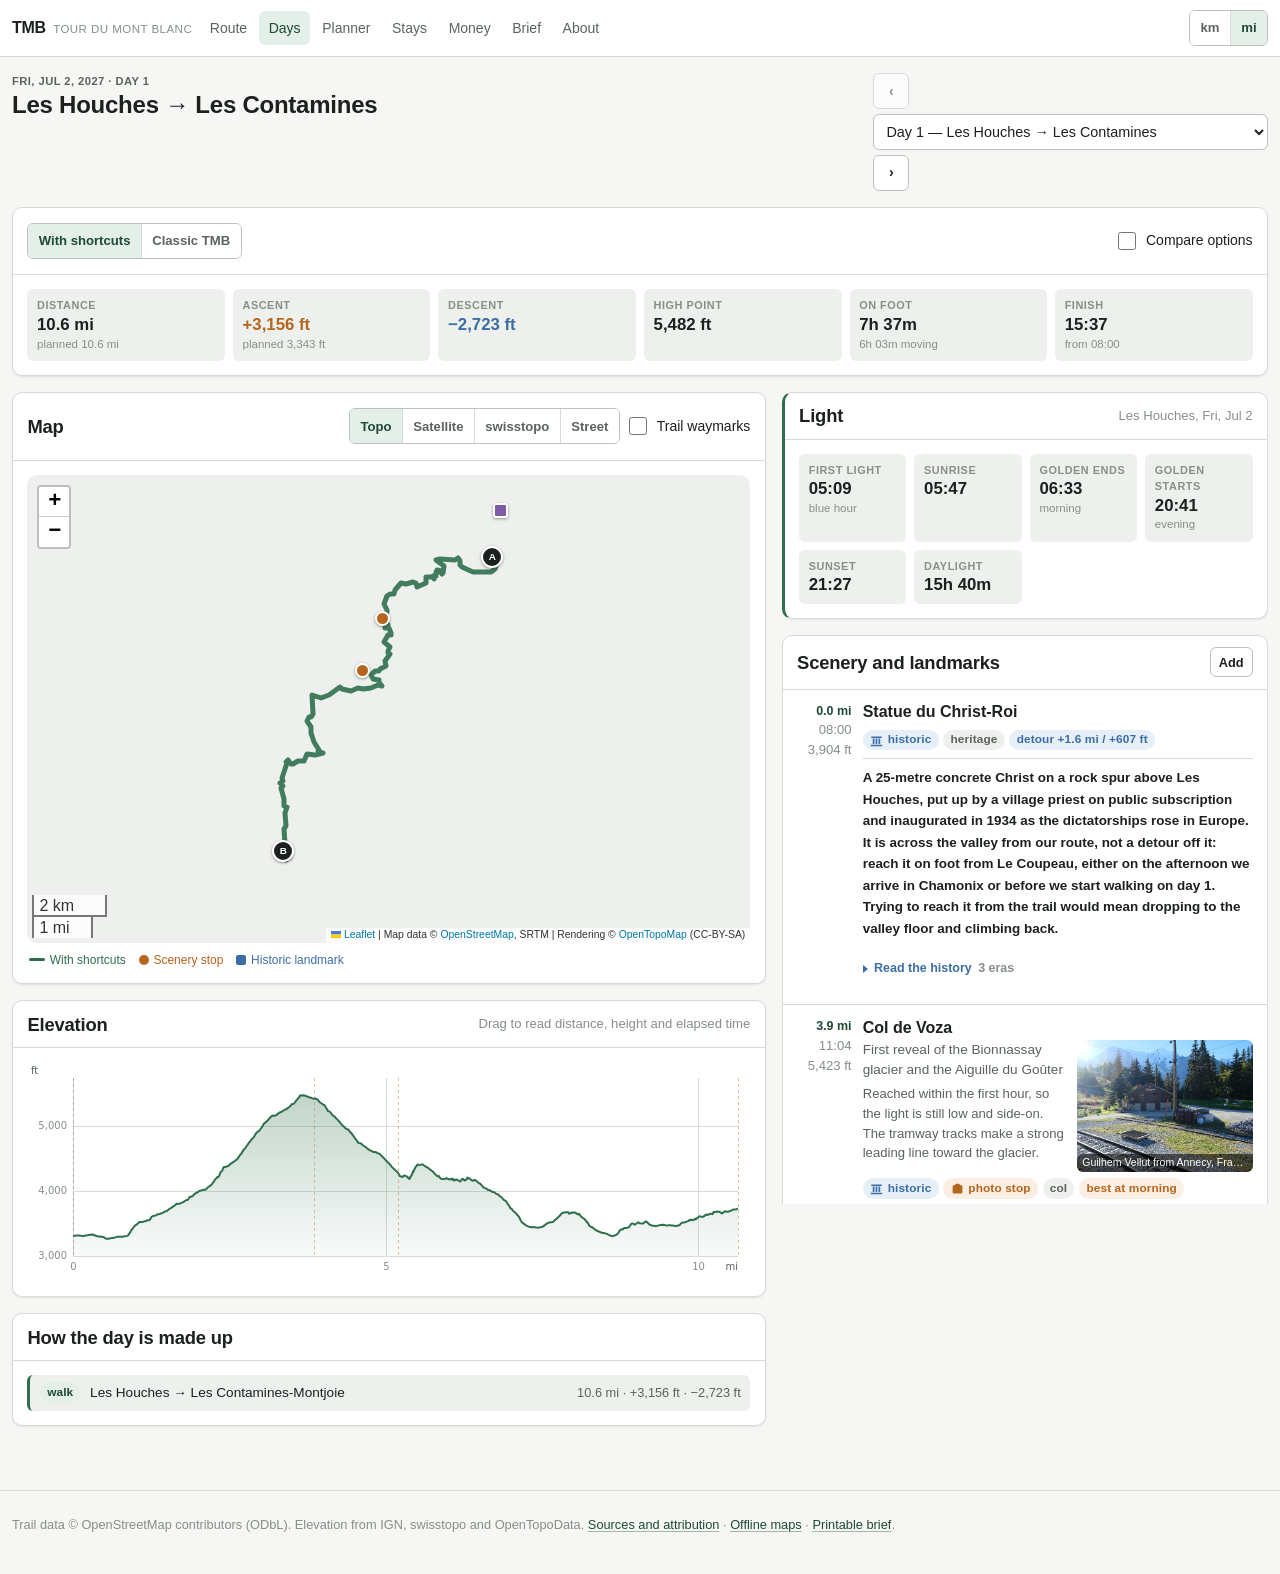
==== commit d04de22b: "Add historic landmarks to the route, piloted on days 1 and 2. A waypoint now carries a roles array s" ====
--- a/day.html
+++ b/day.html
@@ -86,7 +86,7 @@
 
             <section class="card">
               <div class="card__head">
-                <h2>Scenery</h2>
+                <h2>Scenery and landmarks</h2>
                 <button class="btn btn--sm" id="add-waypoint" type="button">Add</button>
               </div>
               <div class="card__body card__body--flush">
@@ -100,7 +100,7 @@
 
     <dialog id="wp-dialog">
       <form method="dialog" class="dialog__head">
-        <h2 id="wp-dialog-title">Scenery note</h2>
+        <h2 id="wp-dialog-title">Map note</h2>
         <button class="btn btn--sm" value="cancel">Close</button>
       </form>
       <div class="dialog__body">
@@ -123,6 +123,21 @@
                 <option value="heritage">Heritage</option>
               </select>
             </div>
+          </div>
+          <div class="field">
+            <span class="field__legend">Why it is on the map</span>
+            <div class="field-row">
+              <label class="checkbox">
+                <input type="checkbox" id="wp-role-photographic" /> Worth photographing
+              </label>
+              <label class="checkbox">
+                <input type="checkbox" id="wp-role-historic" /> Historic landmark
+              </label>
+            </div>
+            <small class="faint">
+              A landmark's writeup and sources are researched into data/history.json
+              rather than edited here.
+            </small>
           </div>
           <div class="field-row">
             <div class="field">
--- a/assets/css/base.css
+++ b/assets/css/base.css
@@ -23,6 +23,13 @@
   --c-info: #3b6ea5;
   --c-info-soft: #e6eef7;
 
+  /* Historic landmarks. Blue against the warm accent is the pairing that survives
+     the common forms of colour-vision deficiency, which matters because it is
+     carrying meaning on the map. Its own token rather than an alias of --c-info so
+     the two can diverge without disturbing the info chips. */
+  --c-historic: #3b6ea5;
+  --c-historic-soft: #e6eef7;
+
   /* Route variants stay visually distinct wherever they appear together. */
   --c-shortcut: #2f6f4e;
   --c-classic: #b5651d;
@@ -66,6 +73,9 @@
     --c-danger-soft: #3a2222;
     --c-info: #7aa8d6;
     --c-info-soft: #1e2c3a;
+
+    --c-historic: #7aa8d6;
+    --c-historic-soft: #1e2c3a;
 
     --c-shortcut: #5fae83;
     --c-classic: #d9924c;
--- a/assets/css/components.css
+++ b/assets/css/components.css
@@ -251,6 +251,13 @@
   grid-template-columns: repeat(auto-fit, minmax(140px, 1fr));
 }
 
+/* Heading for a group of checkboxes, which has no single control to label. */
+.field__legend {
+  font-size: 0.8rem;
+  font-weight: 600;
+  color: var(--c-text-soft);
+}
+
 .checkbox {
   display: flex;
   align-items: center;
@@ -303,6 +310,17 @@
 .chip--danger {
   background: var(--c-danger-soft);
   color: var(--c-danger);
+}
+.chip--historic {
+  background: var(--c-historic-soft);
+  color: var(--c-historic);
+}
+
+/* Role icons sit inside chips and accordion headers, where there is room for a
+   glyph. On a 15 px map pin there is not, so the pins use shape and colour. */
+.role-icon {
+  flex: none;
+  vertical-align: -0.12em;
 }
 
 .chip__dot {
@@ -456,6 +474,166 @@
 table.data tr.is-rest td {
   color: var(--c-text-faint);
   background: color-mix(in srgb, var(--c-info-soft) 40%, transparent);
+}
+
+/* ------------------------------------------------------------------ */
+/* stage history accordion                                            */
+/* ------------------------------------------------------------------ */
+
+/* The stage name doubles as the disclosure control, so the row keeps its shape
+   whether or not the day has any landmarks. */
+.stage-toggle {
+  display: inline-flex;
+  align-items: baseline;
+  gap: 0.35rem;
+  width: 100%;
+  min-height: var(--tap);
+  padding: 0;
+  font: inherit;
+  color: inherit;
+  text-align: left;
+  background: none;
+  border: 0;
+  cursor: pointer;
+}
+
+.stage-toggle:hover .stage-toggle__label,
+.stage-toggle:focus-visible .stage-toggle__label {
+  text-decoration: underline;
+}
+
+.stage-toggle__chevron {
+  flex: none;
+  align-self: center;
+  width: 0;
+  height: 0;
+  border-left: 5px solid currentColor;
+  border-top: 4px solid transparent;
+  border-bottom: 4px solid transparent;
+  color: var(--c-text-faint);
+  transition: transform 0.15s ease;
+}
+
+.stage-toggle[aria-expanded='true'] .stage-toggle__chevron {
+  transform: rotate(90deg);
+}
+
+.stage-toggle__count {
+  display: inline-flex;
+  align-items: center;
+  gap: 0.15rem;
+  flex: none;
+  align-self: center;
+  font-size: 0.72rem;
+  font-weight: 650;
+  font-variant-numeric: tabular-nums;
+  color: var(--c-historic);
+}
+
+/* A day with no landmarks: same text, no affordance suggesting otherwise. */
+.stage-toggle__quiet {
+  display: inline-block;
+  min-height: var(--tap);
+  padding-left: calc(5px + 0.35rem);
+}
+
+.stage-history > td {
+  padding: 0 !important;
+  background: var(--c-surface-2);
+}
+
+/*
+ * The panel sits inside a horizontally scrolling table, so without sticky
+ * positioning it would slide out of view the moment someone scrolled right to
+ * read the margin column. Sticky pins it to the viewport's left edge while the
+ * numeric columns move under it.
+ */
+.stage-history__inner {
+  position: sticky;
+  left: 0;
+  display: grid;
+  gap: 0.9rem;
+  box-sizing: border-box;
+  width: min(100%, 100vw);
+  max-width: 46rem;
+  padding: 0.85rem 0.9rem 1rem;
+}
+
+/* Chip fills are tints designed against --c-surface, and the panel is the darker
+   --c-surface-2, so the pill all but disappears here. The text colour still
+   carries the meaning; the hairline gives back the shape. */
+.stage-history .chip {
+  border: 1px solid var(--c-border-strong);
+}
+
+.landmark {
+  padding-bottom: 0.9rem;
+  border-bottom: 1px solid var(--c-border);
+}
+
+.landmark:last-child {
+  padding-bottom: 0;
+  border-bottom: 0;
+}
+
+.landmark__head {
+  display: flex;
+  align-items: baseline;
+  flex-wrap: wrap;
+  gap: 0.3rem 0.5rem;
+}
+
+.landmark__head h3 {
+  margin: 0;
+  font-size: 0.95rem;
+}
+
+.landmark__meta {
+  font-size: 0.76rem;
+  color: var(--c-text-faint);
+}
+
+.landmark__photo {
+  margin: 0.5rem 0 0;
+  position: relative;
+  max-width: 15rem;
+  border-radius: var(--r-sm);
+  overflow: hidden;
+  background: var(--c-surface);
+}
+
+.landmark__photo img {
+  display: block;
+  width: 100%;
+  height: auto;
+  aspect-ratio: 4 / 3;
+  object-fit: cover;
+}
+
+/* Same scrim reasoning as .wp-photo: the credit is a licence condition, so it
+   has to stay readable over an unpredictable photograph. */
+.landmark__photo figcaption {
+  position: absolute;
+  right: 0;
+  bottom: 0;
+  max-width: 100%;
+  padding: 0.1rem 0.35rem;
+  font-size: 0.64rem;
+  line-height: 1.4;
+  color: #fff;
+  background: rgba(0, 0, 0, 0.55);
+  border-top-left-radius: var(--r-sm);
+  text-overflow: ellipsis;
+  overflow: hidden;
+  white-space: nowrap;
+}
+
+@media (min-width: 700px) {
+  .landmark__photo {
+    float: right;
+    width: 12rem;
+    margin: 0 0 0.5rem 0.9rem;
+  }
 }
 
 /* ------------------------------------------------------------------ */
@@ -521,8 +699,27 @@
   box-shadow: 0 0 0 3px color-mix(in srgb, var(--c-warm) 30%, transparent);
 }
 
+/* A landmark with nothing to photograph. Square as well as blue, because at 15 px
+   on a phone the shape is what reads first, and colour alone would not survive a
+   colour-vision deficiency. A landmark that is also a photo stop keeps the round
+   warm pin — the light is the thing you have to be on time for. */
+.pin--wp-historic {
+  background: var(--c-historic);
+  border-radius: 3px;
+}
+
+.pin--wp-historic.pin--wp-1 {
+  box-shadow: 0 0 0 3px color-mix(in srgb, var(--c-historic) 30%, transparent);
+}
+
+/* Ordered after the role rules so an off-route landmark still reads as a detour.
+   The square corners carry the role, the colour carries the detour. */
 .pin--detour {
   background: var(--c-optional);
+}
+
+.pin--detour.pin--wp-1 {
+  box-shadow: 0 0 0 3px color-mix(in srgb, var(--c-optional) 30%, transparent);
 }
 
 .pin--cursor {
@@ -559,6 +756,22 @@
   height: 0;
   border-top: 3px dashed currentColor;
   border-radius: 0;
+}
+
+/* Waypoint entries show the pin's shape, not a line, so the legend can be read
+   against the map rather than only against itself. */
+.map-legend i.dot,
+.map-legend i.square {
+  width: 10px;
+  height: 10px;
+}
+
+.map-legend i.dot {
+  border-radius: 50%;
+}
+
+.map-legend i.square {
+  border-radius: 2px;
 }
 
 /* ------------------------------------------------------------------ */
@@ -748,6 +961,214 @@
   margin-top: 0.35rem;
 }
 
+/*
+ * The photo of what we are walking towards.
+ *
+ * A fixed aspect ratio rather than the image's own, so a portrait shot cannot
+ * push the next scenery stop off the screen — the list has to stay scannable
+ * while walking. Cropping to the centre is acceptable here because these are
+ * wide landscapes chosen for the view.
+ */
+.wp-photo {
+  margin: 0.4rem 0 0.1rem;
+  position: relative;
+  border-radius: var(--r-sm);
+  overflow: hidden;
+  background: var(--c-surface-2);
+}
+
+.wp-photo img {
+  display: block;
+  width: 100%;
+  height: auto;
+  aspect-ratio: 4 / 3;
+  object-fit: cover;
+}
+
+.wp-photo figcaption {
+  position: absolute;
+  right: 0;
+  bottom: 0;
+  max-width: 100%;
+  padding: 0.1rem 0.35rem;
+  font-size: 0.66rem;
+  line-height: 1.4;
+  color: #fff;
+  /* Over an unpredictable photograph, a scrim is the only way to guarantee the
+     credit stays readable — and it has to stay readable to be a credit. */
+  background: rgba(0, 0, 0, 0.55);
+  border-top-left-radius: var(--r-sm);
+  text-overflow: ellipsis;
+  overflow: hidden;
+  white-space: nowrap;
+}
+
+@media (min-width: 560px) {
+  /* Wider than a phone there is room to set the photo beside the text, which
+     keeps more of the list visible at once. */
+  .wp-photo {
+    float: right;
+    width: 11rem;
+    margin: 0 0 0.4rem 0.7rem;
+  }
+
+  .wp__tags {
+    clear: both;
+  }
+}
+
+/* ------------------------------------------------------------------ */
+/* landmark history                                                   */
+/* ------------------------------------------------------------------ */
+
+/*
+ * The writeup for a historic landmark. Measured to roughly 70 characters, because
+ * this is the only prose on the site long enough for line length to matter.
+ */
+.history {
+  clear: both;
+  max-width: 70ch;
+  margin-top: 0.5rem;
+  padding-top: 0.5rem;
+  border-top: 1px solid var(--c-border);
+  font-size: 0.84rem;
+  line-height: 1.6;
+  color: var(--c-text-soft);
+}
+
+.history p {
+  margin: 0;
+}
+
+.history__summary {
+  font-weight: 550;
+  color: var(--c-text);
+}
+
+/* The chronology, folded away by default. A <details> rather than a scripted
+   panel because the open state, the keyboard handling and the screen-reader
+   announcement all come for free and cannot drift out of sync with the markup. */
+.history__more {
+  margin-top: 0.45rem;
+}
+
+.history__more-toggle {
+  display: inline-flex;
+  align-items: center;
+  gap: 0.4rem;
+  min-height: var(--tap);
+  padding-right: 0.2rem;
+  font-size: 0.78rem;
+  font-weight: 650;
+  color: var(--c-historic);
+  cursor: pointer;
+  /* The default triangle is replaced by one that can be rotated and coloured. */
+  list-style: none;
+}
+
+.history__more-toggle::-webkit-details-marker {
+  display: none;
+}
+
+.history__more-toggle::before {
+  content: '';
+  flex: none;
+  width: 0;
+  height: 0;
+  border-left: 5px solid currentColor;
+  border-top: 4px solid transparent;
+  border-bottom: 4px solid transparent;
+  transition: transform 0.15s ease;
+}
+
+.history__more[open] > .history__more-toggle::before {
+  transform: rotate(90deg);
+}
+
+.history__more-toggle:hover > span:first-of-type,
+.history__more-toggle:focus-visible > span:first-of-type {
+  text-decoration: underline;
+}
+
+.history__more-count {
+  font-weight: 600;
+  font-variant-numeric: tabular-nums;
+  color: var(--c-text-faint);
+}
+
+/* The eras sit directly under the toggle, so the top margin the list carries on
+   its own would double up with the toggle's tap padding. */
+.history__more[open] > .history__eras {
+  margin-top: 0.15rem;
+}
+
+.history__eras {
+  list-style: none;
+  margin: 0.5rem 0 0;
+  padding: 0;
+  display: grid;
+  gap: 0.55rem;
+}
+
+/* A rule down the left reads as a timeline without needing dots or dates
+   repeated in the margin. Mixed with transparent rather than using the flat
+   --c-historic-soft chip tint, which is pale enough to disappear against the
+   planner panel's --c-surface-2 background. */
+.history__eras > li {
+  padding-left: 0.7rem;
+  border-left: 2px solid color-mix(in srgb, var(--c-historic) 40%, transparent);
+}
+
+.history__year {
+  font-variant-numeric: tabular-nums;
+  font-weight: 700;
+  color: var(--c-historic);
+}
+
+.history__label {
+  margin-left: 0.35rem;
+  font-weight: 600;
+  color: var(--c-text);
+}
+
+/* Warm rather than blue: a caveat says treat this claim with caution, which is
+   what the warm token means everywhere else on the site. Tinted with transparent
+   so it reads as a box on the day page's --c-surface and on the planner panel's
+   --c-surface-2 alike — a flat fill matching either one vanishes on the other. */
+.history__caveat {
+  margin-top: 0.55rem !important;
+  padding: 0.4rem 0.55rem;
+  border-left: 2px solid var(--c-warm);
+  border-radius: 0 var(--r-sm) var(--r-sm) 0;
+  background: color-mix(in srgb, var(--c-warm) 12%, transparent);
+  font-size: 0.8rem;
+  color: var(--c-text);
+}
+
+.history__sources {
+  margin-top: 0.55rem;
+  font-size: 0.76rem;
+}
+
+.history__sources-label {
+  font-weight: 700;
+  letter-spacing: 0.03em;
+  text-transform: uppercase;
+  font-size: 0.66rem;
+  color: var(--c-text-faint);
+}
+
+.history__sources ol {
+  margin: 0.2rem 0 0;
+  padding-left: 1.1rem;
+  display: grid;
+  gap: 0.2rem;
+}
+
+.history__sources a {
+  color: var(--c-historic);
+}
+
 /* ------------------------------------------------------------------ */
 /* segment strip                                                      */
 /* ------------------------------------------------------------------ */
--- a/assets/css/print.css
+++ b/assets/css/print.css
@@ -182,6 +182,25 @@
     gap: 3mm;
   }
 
+  /* Small enough that a day still fits one page, large enough to recognise the
+     view from. The credit stays printed: it is a condition of using the photo,
+     not decoration, so it cannot be dropped to save space. */
+  .brief-photo {
+    width: 26mm;
+  }
+
+  .brief-photo__fig img {
+    width: 26mm;
+    height: 19mm;
+    object-fit: cover;
+  }
+
+  .brief-photo__fig figcaption {
+    font-size: 5.5pt;
+    line-height: 1.2;
+    color: var(--c-text-faint);
+  }
+
   .brief__foot {
     position: fixed;
     bottom: 0;
@@ -263,3 +282,28 @@
   text-align: right;
   font-variant-numeric: tabular-nums;
 }
+
+/* On screen print.html is a preview of the paper, so the photo column is sized
+   in the same proportion rather than at full width. */
+.brief-photo {
+  width: 5.5rem;
+}
+
+.brief-photo__fig {
+  margin: 0;
+}
+
+.brief-photo__fig img {
+  display: block;
+  width: 5.5rem;
+  height: 4rem;
+  object-fit: cover;
+  border-radius: var(--r-sm);
+}
+
+.brief-photo__fig figcaption {
+  margin-top: 0.1rem;
+  font-size: 0.6rem;
+  line-height: 1.3;
+  color: var(--c-text-faint);
+}
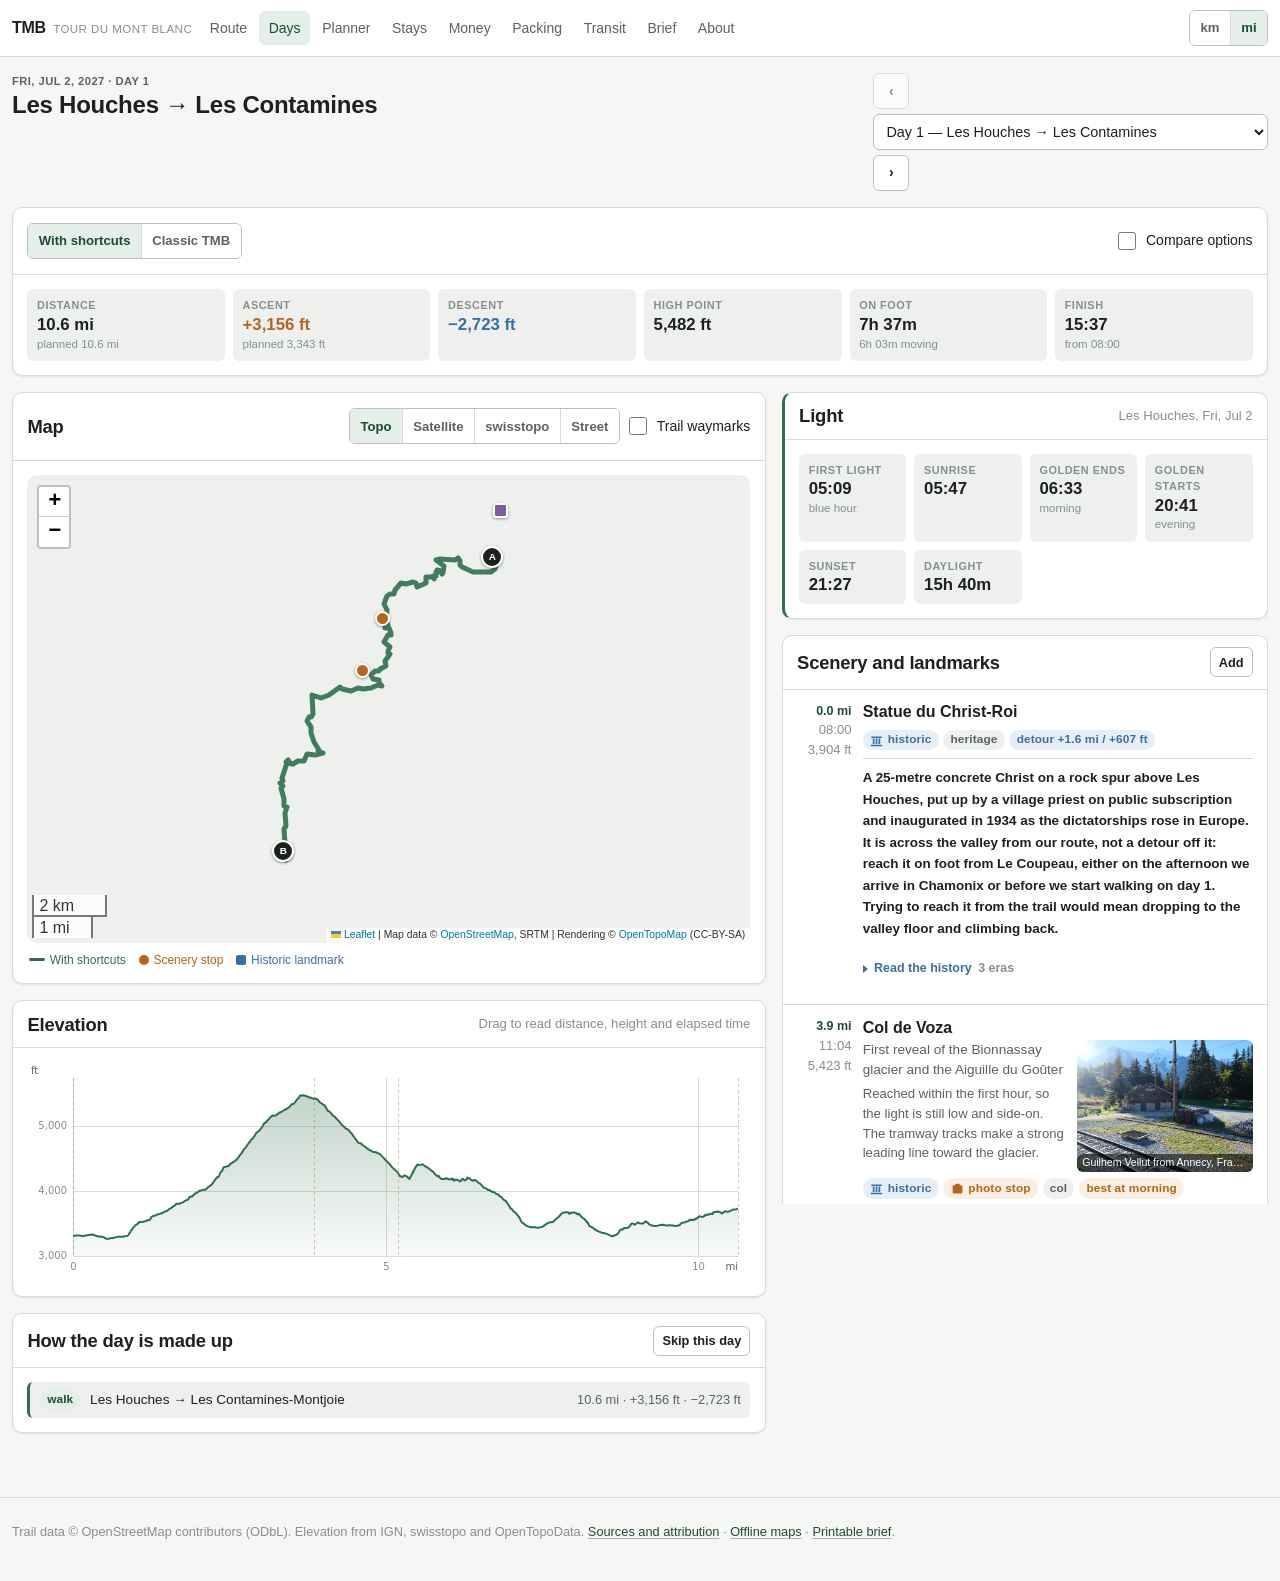
==== commit 28bf9208: "Add a shared packing list and public transport journeys. Packing is the first page where one person'" ====
--- a/day.html
+++ b/day.html
@@ -66,7 +66,10 @@
             </section>
 
             <section class="card">
-              <div class="card__head"><h2>How the day is made up</h2></div>
+              <div class="card__head">
+                <h2>How the day is made up</h2>
+                <a class="btn btn--sm" id="skip-day" href="transit.html">Skip this day</a>
+              </div>
               <div class="card__body">
                 <div class="segments" id="segments"></div>
               </div>
--- a/assets/css/components.css
+++ b/assets/css/components.css
@@ -1209,6 +1209,51 @@
 }
 
 /* ------------------------------------------------------------------ */
+/* transit journeys                                                   */
+/* ------------------------------------------------------------------ */
+
+.journey {
+  padding: 0.6rem 0.7rem;
+  border: 1px solid var(--c-border);
+  border-radius: var(--r-md);
+  background: var(--c-surface);
+  cursor: pointer;
+}
+
+.journey[data-selected='true'] {
+  border-color: var(--c-accent);
+  box-shadow: inset 3px 0 0 var(--c-accent);
+}
+
+.journey__top {
+  display: flex;
+  align-items: baseline;
+  justify-content: space-between;
+  gap: 0.5rem;
+  margin-bottom: 0.35rem;
+}
+
+.journey__duration {
+  color: var(--c-text-soft);
+  font-size: 0.85rem;
+}
+
+/* The leg list is a nested control, so its own affordance has to win over the
+   card's — otherwise tapping a bus to read its timetable selects the journey. */
+.journey .segment[data-service] {
+  cursor: pointer;
+}
+
+.journey .segment__label small {
+  display: block;
+}
+
+/* Keeps the swap button from stretching to a third of the row on a phone. */
+.field--shrink {
+  flex: 0 0 auto;
+}
+
+/* ------------------------------------------------------------------ */
 /* balance / money                                                    */
 /* ------------------------------------------------------------------ */
 
@@ -1336,6 +1381,49 @@
 }
 
 /* ------------------------------------------------------------------ */
+/* packing list                                                       */
+/* ------------------------------------------------------------------ */
+
+.pack-item {
+  display: grid;
+  grid-template-columns: auto 1fr auto;
+  align-items: start;
+  gap: 0.15rem 0.6rem;
+  padding: 0.5rem 0;
+  border-bottom: 1px solid var(--c-border);
+}
+
+.pack-item:last-child {
+  border-bottom: 0;
+}
+
+/* The tick is the one control on the row that gets used repeatedly, so it keeps
+   a full touch target while the label beside it stays visually compact. */
+.pack-item__tick {
+  min-height: 0;
+  padding: 0.3rem 0.15rem;
+  margin: -0.3rem 0;
+}
+
+.pack-item__name {
+  display: flex;
+  flex-wrap: wrap;
+  align-items: center;
+  gap: 0.35rem;
+  font-size: 0.9rem;
+  font-weight: 600;
+}
+
+.pack-item[data-packed='true'] .pack-item__name > span:first-child {
+  color: var(--c-text-faint);
+  text-decoration: line-through;
+}
+
+.pack-item__body .wp__notes {
+  margin-top: 0.15rem;
+}
+
+/* ------------------------------------------------------------------ */
 /* misc                                                               */
 /* ------------------------------------------------------------------ */
 
@@ -1349,6 +1437,14 @@
 }
 
 .notice--warm {
+  background: var(--c-warm-soft);
+  border-left-color: var(--c-warm);
+}
+
+/* Reads the same as notice--warm but is a separate class on purpose: the page
+   smoke test treats notice--warm as the load-failure banner and fails a page
+   that renders one, so ordinary in-page warnings must not use it. */
+.notice--caveat {
   background: var(--c-warm-soft);
   border-left-color: var(--c-warm);
 }
